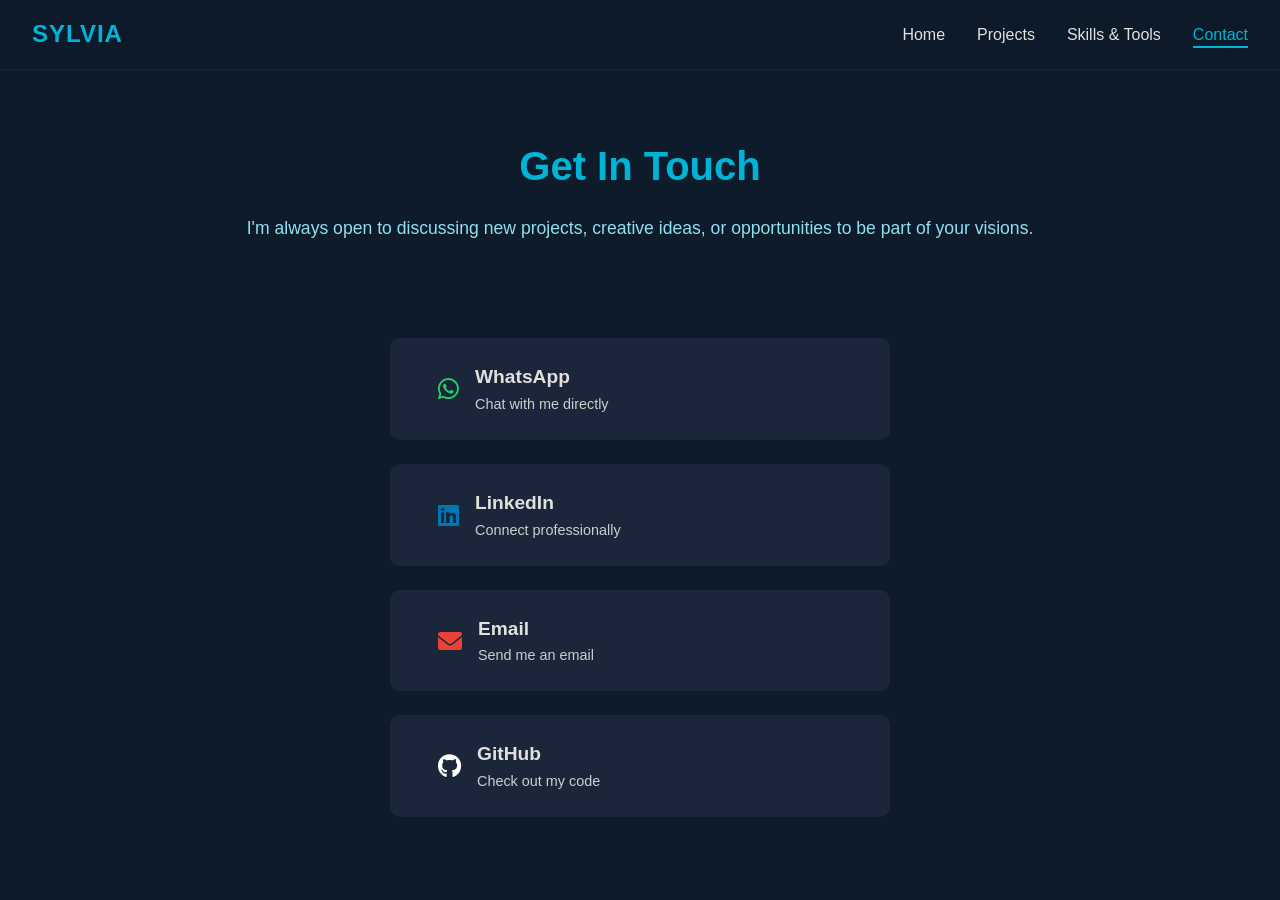
==== contact.html @ b032ce5c "Initial portfolio release" ====
<!DOCTYPE html>
<html lang="en">

<head>
    <meta charset="UTF-8">
    <meta name="viewport" content="width=device-width, initial-scale=1.0">
    <title>Sylvia's Portfolio | Contact</title>
    <link rel="stylesheet" href="style.css">
    <link rel="stylesheet" href="https://cdnjs.cloudflare.com/ajax/libs/font-awesome/6.0.0/css/all.min.css">
</head>

<body>
    <nav class="navbar">
        <div class="logo">SYLVIA</div>
        <ul class="nav-links">
            <li><a href="index.html">Home</a></li>
            <li><a href="projects.html">Projects</a></li>
            <li><a href="skills.html">Skills & Tools</a></li>
            <li><a href="contact.html" class="active">Contact</a></li>
        </ul>
        <div class="hamburger">
            <div class="line1"></div>
            <div class="line2"></div>
            <div class="line3"></div>
        </div>
    </nav>

    <div class="page-header">
        <h1>Get In Touch</h1>
        <p>I'm always open to discussing new projects, creative ideas, or opportunities to be part of your visions.</p>
    </div>

    <div class="container contact-container">
        <!-- WhatsApp -->
        <a href="https://wa.me/254702222500" target="_blank" class="contact-item">
            <i class="fab fa-whatsapp" style="color: #25D366;"></i>
            <div class="contact-text">
                <h3>WhatsApp</h3>
                <p>Chat with me directly</p>
            </div>
        </a>

        <!-- LinkedIn -->
        <a href="https://www.linkedin.com/in/Sylvia Njambi Mwangi" target="_blank" class="contact-item">
            <i class="fab fa-linkedin" style="color: #0077B5;"></i>
            <div class="contact-text">
                <h3>LinkedIn</h3>
                <p>Connect professionally</p>
            </div>
        </a>

        <!-- Email -->
        <a href="mailto:sylviamwangi26@gmail.com" class="contact-item">
            <i class="fas fa-envelope" style="color: #EA4335;"></i>
            <div class="contact-text">
                <h3>Email</h3>
                <p>Send me an email</p>
            </div>
        </a>

        <!-- GitHub -->
        <a href="https://github.com/sylviamwangi26-cyber" target="_blank" class="contact-item">
            <i class="fab fa-github" style="color: #FFFFFF;"></i>
            <div class="contact-text">
                <h3>GitHub</h3>
                <p>Check out my code</p>
            </div>
        </a>
    </div>

    <script src="script.js"></script>
</body>

</html>
---- style.css ----
/* Global Styles */
:root {
    --bg-color: #0d1b2a;
    --text-color: #e0e1dd;
    --primary-color: #00b4d8;
    /* Bright Cyan */
    --secondary-color: #1b263b;
    --accent-color: #90e0ef;
    --font-main: 'Segoe UI', Tahoma, Geneva, Verdana, sans-serif;
    --nav-height: 70px;
}

* {
    margin: 0;
    padding: 0;
    box-sizing: border-box;
}

body {
    background-color: var(--bg-color);
    color: var(--text-color);
    font-family: var(--font-main);
    line-height: 1.6;
    overflow-x: hidden;
}

a {
    text-decoration: none;
    color: inherit;
    transition: color 0.3s ease;
}

ul {
    list-style: none;
}

/* Navigation */
.navbar {
    display: flex;
    justify-content: space-between;
    align-items: center;
    padding: 0 2rem;
    height: var(--nav-height);
    background-color: rgba(13, 27, 42, 0.95);
    position: sticky;
    top: 0;
    z-index: 1000;
    border-bottom: 1px solid var(--secondary-color);
    backdrop-filter: blur(10px);
}

.logo {
    font-size: 1.5rem;
    font-weight: bold;
    color: var(--primary-color);
    letter-spacing: 1px;
}

.nav-links {
    display: flex;
    gap: 2rem;
}

.nav-links li a {
    font-weight: 500;
    position: relative;
}

.nav-links li a:hover,
.nav-links li a.active {
    color: var(--primary-color);
}

.nav-links li a::after {
    content: '';
    position: absolute;
    width: 0;
    height: 2px;
    bottom: -5px;
    left: 0;
    background-color: var(--primary-color);
    transition: width 0.3s ease;
}

.nav-links li a:hover::after,
.nav-links li a.active::after {
    width: 100%;
}

.hamburger {
    display: none;
    cursor: pointer;
    flex-direction: column;
    gap: 5px;
}

.hamburger div {
    width: 25px;
    height: 3px;
    background-color: var(--text-color);
    transition: all 0.3s ease;
}

/* Hero Section */
.hero {
    height: calc(100vh - var(--nav-height));
    display: flex;
    align-items: center;
    justify-content: center;
    text-align: center;
    padding: 0 2rem;
    background: radial-gradient(circle at top right, var(--secondary-color), var(--bg-color));
}

.profile-img-container {
    margin-bottom: 2rem;
}

.profile-img {
    width: 200px;
    height: 200px;
    border-radius: 50%;
    object-fit: cover;
    border: 4px solid var(--primary-color);
    box-shadow: 0 0 20px rgba(0, 180, 216, 0.5);
}

.hero-content h1 {
    font-size: 3.5rem;
    margin-bottom: 1rem;
    line-height: 1.2;
}

.hero-content h1 span {
    color: var(--primary-color);
}

.hero-content p {
    font-size: 1.2rem;
    color: var(--text-color);
    margin-bottom: 1.5rem;
    max-width: 800px;
    margin-left: auto;
    margin-right: auto;
}

.hero-content .hero-sub {
    font-size: 1rem;
    color: var(--accent-color);
    margin-bottom: 2.5rem;
    font-style: italic;
}

.btn {
    display: inline-block;
    padding: 0.8rem 2rem;
    background-color: var(--primary-color);
    color: var(--bg-color);
    border-radius: 5px;
    font-weight: bold;
    font-size: 1rem;
    border: 2px solid var(--primary-color);
    transition: all 0.3s ease;
}

.btn:hover {
    background-color: transparent;
    color: var(--primary-color);
    transform: translateY(-3px);
    box-shadow: 0 5px 15px rgba(0, 180, 216, 0.3);
}

.btn-secondary {
    background-color: transparent;
    color: var(--primary-color);
    border: 2px solid var(--primary-color);
    margin-left: 1rem;
}

.btn-secondary:hover {
    background-color: var(--primary-color);
    color: var(--bg-color);
}

/* Page Headers (for non-home pages) */
.page-header {
    text-align: center;
    padding: 4rem 2rem 2rem;
}

.page-header h1 {
    font-size: 2.5rem;
    color: var(--primary-color);
    margin-bottom: 1rem;
}

.page-header p {
    font-size: 1.1rem;
    color: var(--accent-color);
}

/* Grids & Cards */
.container {
    max-width: 1200px;
    margin: 0 auto;
    padding: 2rem;
}

.grid-container {
    display: grid;
    grid-template-columns: repeat(auto-fit, minmax(300px, 1fr));
    gap: 2rem;
    margin-top: 2rem;
}

.card {
    background-color: var(--secondary-color);
    border-radius: 10px;
    overflow: hidden;
    transition: transform 0.3s ease, box-shadow 0.3s ease;
    border: 1px solid rgba(255, 255, 255, 0.05);
}

.card:hover {
    transform: translateY(-10px);
    box-shadow: 0 10px 20px rgba(0, 0, 0, 0.2);
    border-color: var(--primary-color);
}

.card-img-placeholder {
    width: 100%;
    height: 200px;
    background-color: #2b3a55;
    /* Placeholder color */
    display: flex;
    align-items: center;
    justify-content: center;
    color: var(--accent-color);
    font-size: 3rem;
}

.card-content {
    padding: 1.5rem;
}

.card-content h3 {
    margin-bottom: 0.5rem;
    color: var(--primary-color);
}

.card-content p {
    font-size: 0.9rem;
    color: #ccc;
    margin-bottom: 1.5rem;
}

.card-links {
    display: flex;
    gap: 1rem;
}

.card-link {
    font-size: 0.9rem;
    color: var(--accent-color);
    font-weight: bold;
}

.card-link:hover {
    text-decoration: underline;
}

/* Skills List */
.skills-category {
    margin-bottom: 3rem;
}

.skills-category h2 {
    font-size: 1.8rem;
    margin-bottom: 1.5rem;
    border-left: 4px solid var(--primary-color);
    padding-left: 1rem;
}

.skills-list {
    display: flex;
    flex-wrap: wrap;
    gap: 1rem;
}

.skill-tag {
    background-color: var(--secondary-color);
    padding: 0.5rem 1rem;
    border-radius: 20px;
    border: 1px solid var(--primary-color);
    color: var(--text-color);
    font-size: 1rem;
}

/* Contact Section */
.contact-container {
    display: flex;
    flex-direction: column;
    align-items: center;
    gap: 1.5rem;
    margin-top: 2rem;
}

.contact-item {
    display: flex;
    align-items: center;
    gap: 1rem;
    background-color: var(--secondary-color);
    padding: 1.5rem 3rem;
    border-radius: 10px;
    width: 100%;
    max-width: 500px;
    transition: 0.3s;
    text-decoration: none;
}

.contact-item:hover {
    background-color: var(--primary-color);
    color: var(--bg-color);
}

.contact-item i {
    font-size: 1.5rem;
}

.contact-text h3 {
    font-size: 1.2rem;
}

.contact-text p {
    font-size: 0.9rem;
    opacity: 0.9;
}

/* Responsive */
@media (max-width: 768px) {
    .nav-links {
        position: absolute;
        right: 0;
        top: var(--nav-height);
        background-color: var(--secondary-color);
        height: calc(100vh - var(--nav-height));
        width: 50%;
        flex-direction: column;
        align-items: center;
        justify-content: center;
        transform: translateX(100%);
        transition: transform 0.5s ease;
        border-left: 1px solid rgba(255, 255, 255, 0.1);
    }

    .nav-links.nav-active {
        transform: translateX(0);
    }

    .hamburger {
        display: flex;
    }

    .hero-content h1 {
        font-size: 2.5rem;
    }
}
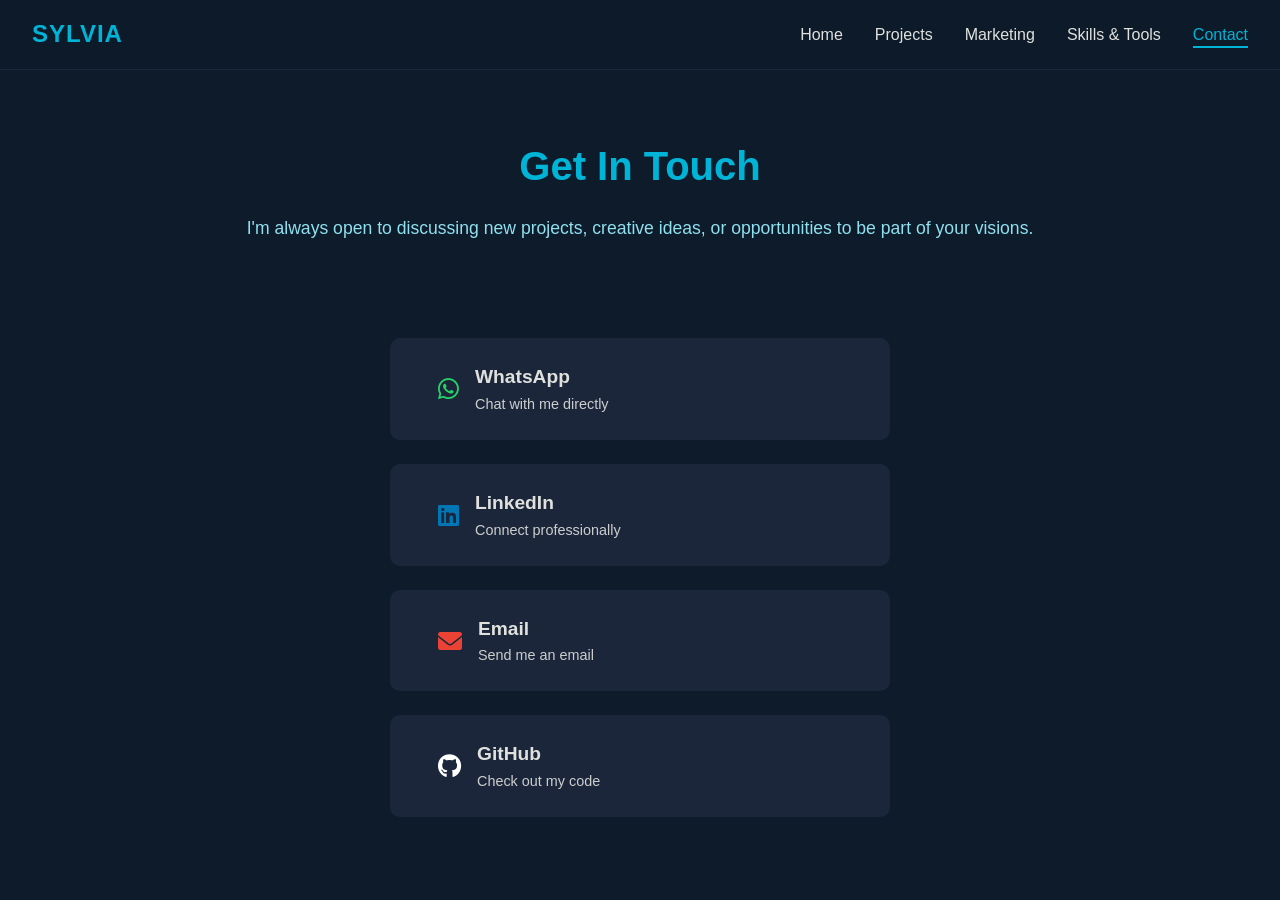
==== commit 0483e09d: "updates" ====
--- a/contact.html
+++ b/contact.html
@@ -15,6 +15,7 @@
         <ul class="nav-links">
             <li><a href="index.html">Home</a></li>
             <li><a href="projects.html">Projects</a></li>
+            <li><a href="marketingprojects.html">Marketing</a></li>
             <li><a href="skills.html">Skills & Tools</a></li>
             <li><a href="contact.html" class="active">Contact</a></li>
         </ul>
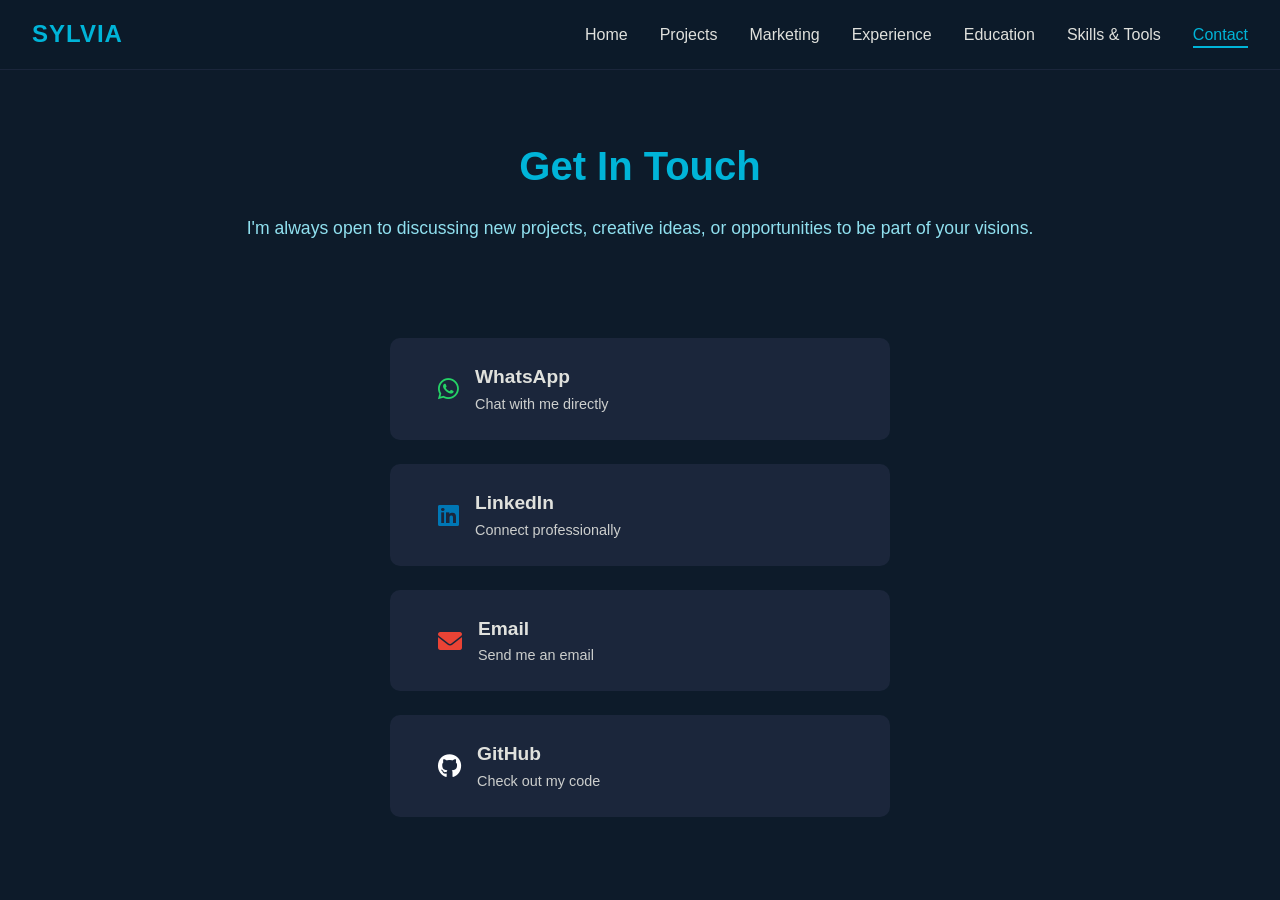
==== commit a73c70d0: "updates" ====
--- a/contact.html
+++ b/contact.html
@@ -16,6 +16,8 @@
             <li><a href="index.html">Home</a></li>
             <li><a href="projects.html">Projects</a></li>
             <li><a href="marketingprojects.html">Marketing</a></li>
+            <li><a href="experience.html">Experience</a></li>
+            <li><a href="education.html">Education</a></li>
             <li><a href="skills.html">Skills & Tools</a></li>
             <li><a href="contact.html" class="active">Contact</a></li>
         </ul>
